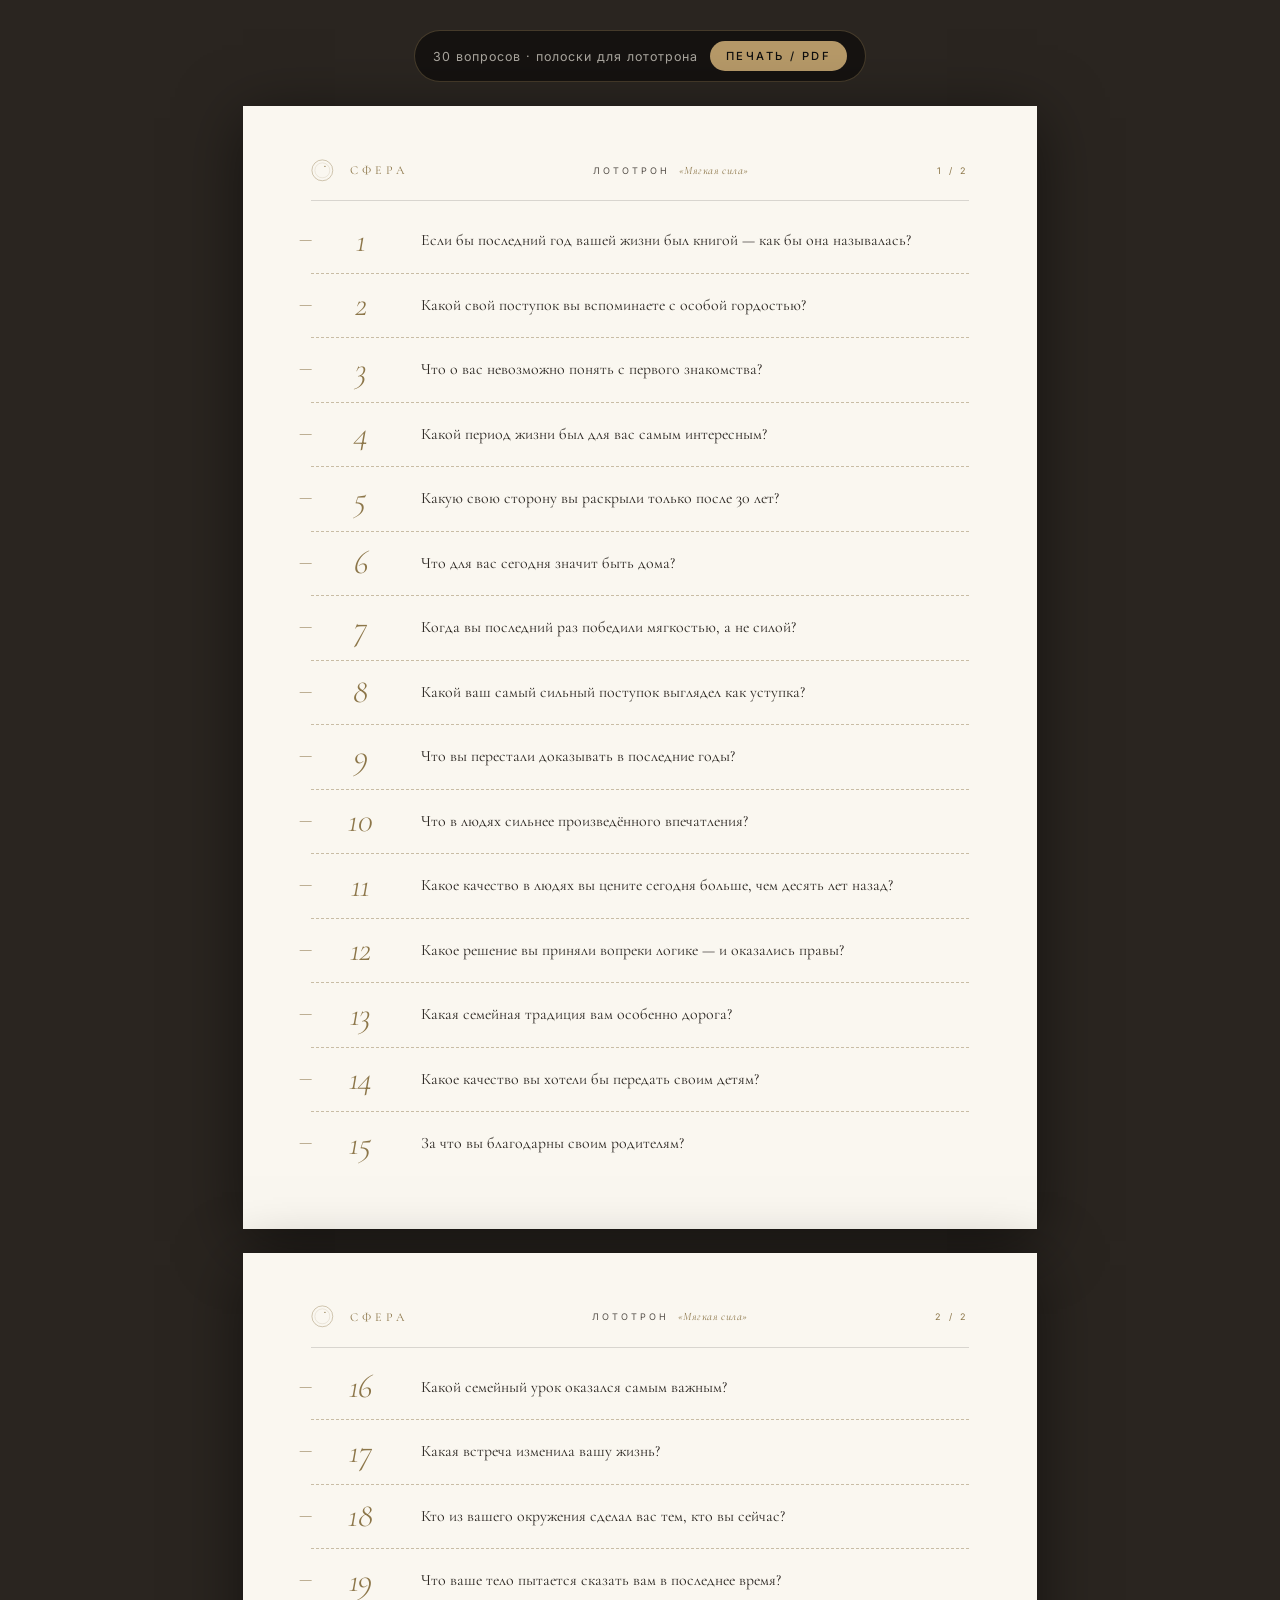
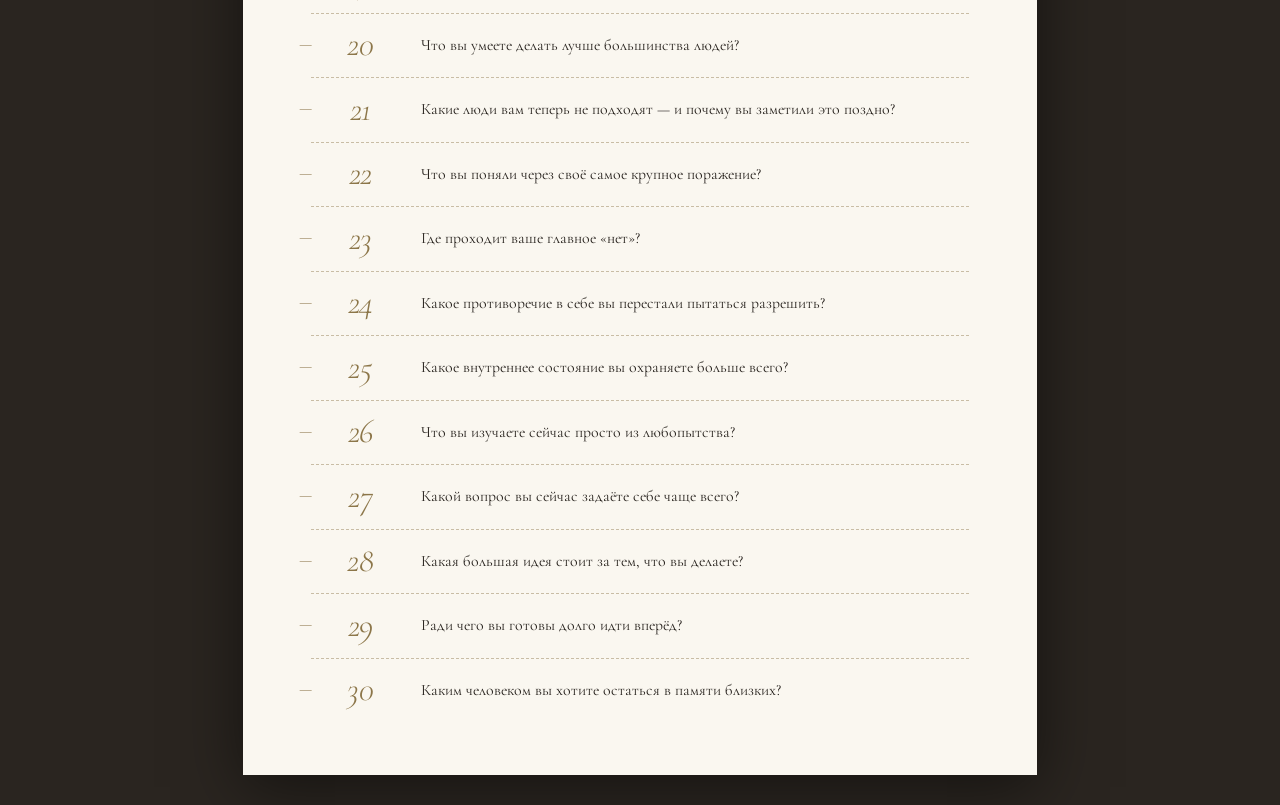
==== print/lototron-questions.html @ b5dc51ac "print/lototron-questions.html — 30 вопросов как полоски для лототрона — A4 × 2 страницы, по 15 вопро" ====
<!doctype html>
<html lang="ru">
<head>
  <meta charset="utf-8" />
  <meta name="viewport" content="width=device-width, initial-scale=1" />
  <title>Сфера · Лототрон «Мягкая сила» · 30 вопросов</title>

  <link rel="preconnect" href="https://fonts.googleapis.com" />
  <link rel="preconnect" href="https://fonts.gstatic.com" crossorigin />
  <link href="https://fonts.googleapis.com/css2?family=Cormorant+Garamond:ital,wght@0,300;0,400;0,500;1,300;1,400;1,500&family=Inter:wght@300;400;500&display=swap" rel="stylesheet" />

  <style>
    @page { size: A4 portrait; margin: 0; }
    * { box-sizing: border-box; margin: 0; padding: 0; }

    :root {
      --paper:      #FAF7F0;
      --gold:       #8C7649;
      --gold-soft:  #B69968;
      --graphite:   #2A2520;
      --graphite-2: #56504A;
      --hairline:   rgba(42, 37, 32, 0.16);
      --cut-line:   rgba(140, 118, 73, 0.45);
      --serif:      'Cormorant Garamond', 'Times New Roman', serif;
      --sans:       'Inter', system-ui, sans-serif;
    }

    body {
      background: #2a2520;
      font-family: var(--serif);
      color: var(--graphite);
      -webkit-font-smoothing: antialiased;
      padding: 30px 20px;
      min-height: 100vh;
      display: flex;
      flex-direction: column;
      align-items: center;
      gap: 24px;
    }

    .controls {
      display: flex;
      align-items: center;
      gap: 12px;
      font-family: var(--sans);
      font-size: 0.78rem;
      letter-spacing: 0.08em;
      color: rgba(234, 230, 220, 0.7);
      background: rgba(0,0,0,0.5);
      padding: 10px 18px;
      border-radius: 999px;
      border: 1px solid rgba(182, 153, 104, 0.3);
    }
    .controls button {
      background: var(--gold-soft);
      color: #0E0E0E;
      border: 0;
      padding: 8px 16px;
      font-family: var(--sans);
      font-size: 0.7rem;
      font-weight: 500;
      letter-spacing: 0.22em;
      text-transform: uppercase;
      cursor: pointer;
      border-radius: 999px;
    }
    .controls button:hover { background: #C9A977; }

    /* ─── A4 страница ─── */
    .a4 {
      width: 210mm;
      height: 297mm;
      background: var(--paper);
      color: var(--graphite);
      padding: 14mm 18mm;
      position: relative;
      overflow: hidden;
      display: flex;
      flex-direction: column;
      box-shadow: 0 12px 60px rgba(0, 0, 0, 0.5);
    }

    /* ─── Мини-шапка ─── */
    .page-head {
      display: flex;
      align-items: center;
      justify-content: space-between;
      padding-bottom: 5mm;
      border-bottom: 0.3mm solid var(--hairline);
      margin-bottom: 2mm;
    }
    .head-brand {
      display: inline-flex;
      align-items: center;
      gap: 3mm;
    }
    .head-mark { width: 6mm; height: 6mm; color: var(--gold); }
    .head-word {
      font-weight: 400;
      font-size: 3.2mm;
      letter-spacing: 0.36em;
      text-transform: uppercase;
      color: var(--gold);
      padding-left: 0.36em;
    }
    .head-caption {
      font-family: var(--sans);
      font-size: 2.4mm;
      letter-spacing: 0.32em;
      text-transform: uppercase;
      color: var(--graphite-2);
    }
    .head-caption em {
      font-style: italic;
      color: var(--gold);
      font-family: var(--serif);
      text-transform: none;
      letter-spacing: 0.04em;
      font-size: 3mm;
      margin: 0 0.3em;
    }
    .head-page {
      font-family: var(--sans);
      font-size: 2.4mm;
      letter-spacing: 0.28em;
      text-transform: uppercase;
      color: var(--gold);
    }

    /* ─── Полоски с вопросами ─── */
    .strips {
      flex: 1;
      display: flex;
      flex-direction: column;
    }
    .strip {
      flex: 1;
      display: grid;
      grid-template-columns: 18mm 1fr;
      align-items: center;
      gap: 7mm;
      padding: 0 4mm;
      border-bottom: 0.25mm dashed var(--cut-line);
      min-height: 16mm;
    }
    .strip:last-child { border-bottom: 0; }

    .strip-num {
      font-family: var(--serif);
      font-weight: 300;
      font-style: italic;
      font-size: 9mm;
      line-height: 1;
      color: var(--gold);
      text-align: center;
      letter-spacing: -0.02em;
    }
    .strip-text {
      font-family: var(--serif);
      font-weight: 400;
      font-size: 4.2mm;
      line-height: 1.35;
      color: var(--graphite);
      padding: 1mm 0;
    }

    /* Маленькие gold-засечки между ножницами и полосами — для ориентира резки */
    .strip::before {
      content: '';
      position: absolute;
      left: 0;
      width: 3mm;
      height: 0.3mm;
      background: var(--gold);
      opacity: 0.55;
      transform: translateX(-3mm);
    }
    .strips { position: relative; }

    /* ─── PRINT ─── */
    @media print {
      body { background: white; padding: 0; min-height: auto; gap: 0; }
      .controls { display: none !important; }
      .a4 {
        box-shadow: none;
        margin: 0;
        page-break-after: always;
      }
      .a4:last-of-type { page-break-after: auto; }
    }
  </style>
</head>
<body>

  <div class="controls">
    <span>30 вопросов · полоски для лототрона</span>
    <button onclick="window.print()">Печать / PDF</button>
  </div>

  <!-- ━━━━━━━━━━━━━ СТРАНИЦА 1 (вопросы 1—15) ━━━━━━━━━━━━━ -->
  <div class="a4">
    <div class="page-head">
      <div class="head-brand">
        <svg class="head-mark" viewBox="0 0 40 40">
          <circle cx="20" cy="20" r="18.4" fill="none" stroke="currentColor" stroke-width="0.7"/>
          <circle cx="20" cy="20" r="13.2" fill="none" stroke="currentColor" stroke-width="0.45" opacity="0.55"/>
          <circle cx="24.6" cy="13" r="1.3" fill="currentColor"/>
        </svg>
        <span class="head-word">Сфера</span>
      </div>
      <div class="head-caption">Лототрон <em>«Мягкая сила»</em></div>
      <div class="head-page">1 / 2</div>
    </div>

    <div class="strips">
      <div class="strip"><div class="strip-num">1</div><div class="strip-text">Если бы последний год вашей жизни был книгой&nbsp;— как&nbsp;бы она называлась?</div></div>
      <div class="strip"><div class="strip-num">2</div><div class="strip-text">Какой свой поступок вы&nbsp;вспоминаете с&nbsp;особой гордостью?</div></div>
      <div class="strip"><div class="strip-num">3</div><div class="strip-text">Что о&nbsp;вас невозможно понять с&nbsp;первого знакомства?</div></div>
      <div class="strip"><div class="strip-num">4</div><div class="strip-text">Какой период жизни был для&nbsp;вас самым интересным?</div></div>
      <div class="strip"><div class="strip-num">5</div><div class="strip-text">Какую свою сторону вы&nbsp;раскрыли только после 30&nbsp;лет?</div></div>
      <div class="strip"><div class="strip-num">6</div><div class="strip-text">Что для&nbsp;вас сегодня значит быть дома?</div></div>
      <div class="strip"><div class="strip-num">7</div><div class="strip-text">Когда вы&nbsp;последний раз победили мягкостью, а&nbsp;не&nbsp;силой?</div></div>
      <div class="strip"><div class="strip-num">8</div><div class="strip-text">Какой ваш самый сильный поступок выглядел как&nbsp;уступка?</div></div>
      <div class="strip"><div class="strip-num">9</div><div class="strip-text">Что вы&nbsp;перестали доказывать в&nbsp;последние годы?</div></div>
      <div class="strip"><div class="strip-num">10</div><div class="strip-text">Что в&nbsp;людях сильнее произведённого впечатления?</div></div>
      <div class="strip"><div class="strip-num">11</div><div class="strip-text">Какое качество в&nbsp;людях вы&nbsp;цените сегодня больше, чем&nbsp;десять лет&nbsp;назад?</div></div>
      <div class="strip"><div class="strip-num">12</div><div class="strip-text">Какое решение вы&nbsp;приняли вопреки логике&nbsp;— и&nbsp;оказались правы?</div></div>
      <div class="strip"><div class="strip-num">13</div><div class="strip-text">Какая семейная традиция вам&nbsp;особенно дорога?</div></div>
      <div class="strip"><div class="strip-num">14</div><div class="strip-text">Какое качество вы&nbsp;хотели бы&nbsp;передать своим детям?</div></div>
      <div class="strip"><div class="strip-num">15</div><div class="strip-text">За&nbsp;что вы&nbsp;благодарны своим родителям?</div></div>
    </div>
  </div>

  <!-- ━━━━━━━━━━━━━ СТРАНИЦА 2 (вопросы 16—30) ━━━━━━━━━━━━━ -->
  <div class="a4">
    <div class="page-head">
      <div class="head-brand">
        <svg class="head-mark" viewBox="0 0 40 40">
          <circle cx="20" cy="20" r="18.4" fill="none" stroke="currentColor" stroke-width="0.7"/>
          <circle cx="20" cy="20" r="13.2" fill="none" stroke="currentColor" stroke-width="0.45" opacity="0.55"/>
          <circle cx="24.6" cy="13" r="1.3" fill="currentColor"/>
        </svg>
        <span class="head-word">Сфера</span>
      </div>
      <div class="head-caption">Лототрон <em>«Мягкая сила»</em></div>
      <div class="head-page">2 / 2</div>
    </div>

    <div class="strips">
      <div class="strip"><div class="strip-num">16</div><div class="strip-text">Какой семейный урок оказался самым важным?</div></div>
      <div class="strip"><div class="strip-num">17</div><div class="strip-text">Какая встреча изменила вашу жизнь?</div></div>
      <div class="strip"><div class="strip-num">18</div><div class="strip-text">Кто из&nbsp;вашего окружения сделал вас тем, кто&nbsp;вы&nbsp;сейчас?</div></div>
      <div class="strip"><div class="strip-num">19</div><div class="strip-text">Что ваше тело пытается сказать вам&nbsp;в&nbsp;последнее время?</div></div>
      <div class="strip"><div class="strip-num">20</div><div class="strip-text">Что вы&nbsp;умеете делать лучше большинства людей?</div></div>
      <div class="strip"><div class="strip-num">21</div><div class="strip-text">Какие люди вам&nbsp;теперь не&nbsp;подходят&nbsp;— и&nbsp;почему вы&nbsp;заметили это поздно?</div></div>
      <div class="strip"><div class="strip-num">22</div><div class="strip-text">Что вы&nbsp;поняли через своё самое крупное поражение?</div></div>
      <div class="strip"><div class="strip-num">23</div><div class="strip-text">Где проходит ваше главное «нет»?</div></div>
      <div class="strip"><div class="strip-num">24</div><div class="strip-text">Какое противоречие в&nbsp;себе вы&nbsp;перестали пытаться разрешить?</div></div>
      <div class="strip"><div class="strip-num">25</div><div class="strip-text">Какое внутреннее состояние вы&nbsp;охраняете больше всего?</div></div>
      <div class="strip"><div class="strip-num">26</div><div class="strip-text">Что вы&nbsp;изучаете сейчас просто из&nbsp;любопытства?</div></div>
      <div class="strip"><div class="strip-num">27</div><div class="strip-text">Какой вопрос вы&nbsp;сейчас задаёте себе чаще всего?</div></div>
      <div class="strip"><div class="strip-num">28</div><div class="strip-text">Какая большая идея стоит за&nbsp;тем, что&nbsp;вы&nbsp;делаете?</div></div>
      <div class="strip"><div class="strip-num">29</div><div class="strip-text">Ради чего вы&nbsp;готовы долго идти вперёд?</div></div>
      <div class="strip"><div class="strip-num">30</div><div class="strip-text">Каким человеком вы&nbsp;хотите остаться в&nbsp;памяти близких?</div></div>
    </div>
  </div>

</body>
</html>
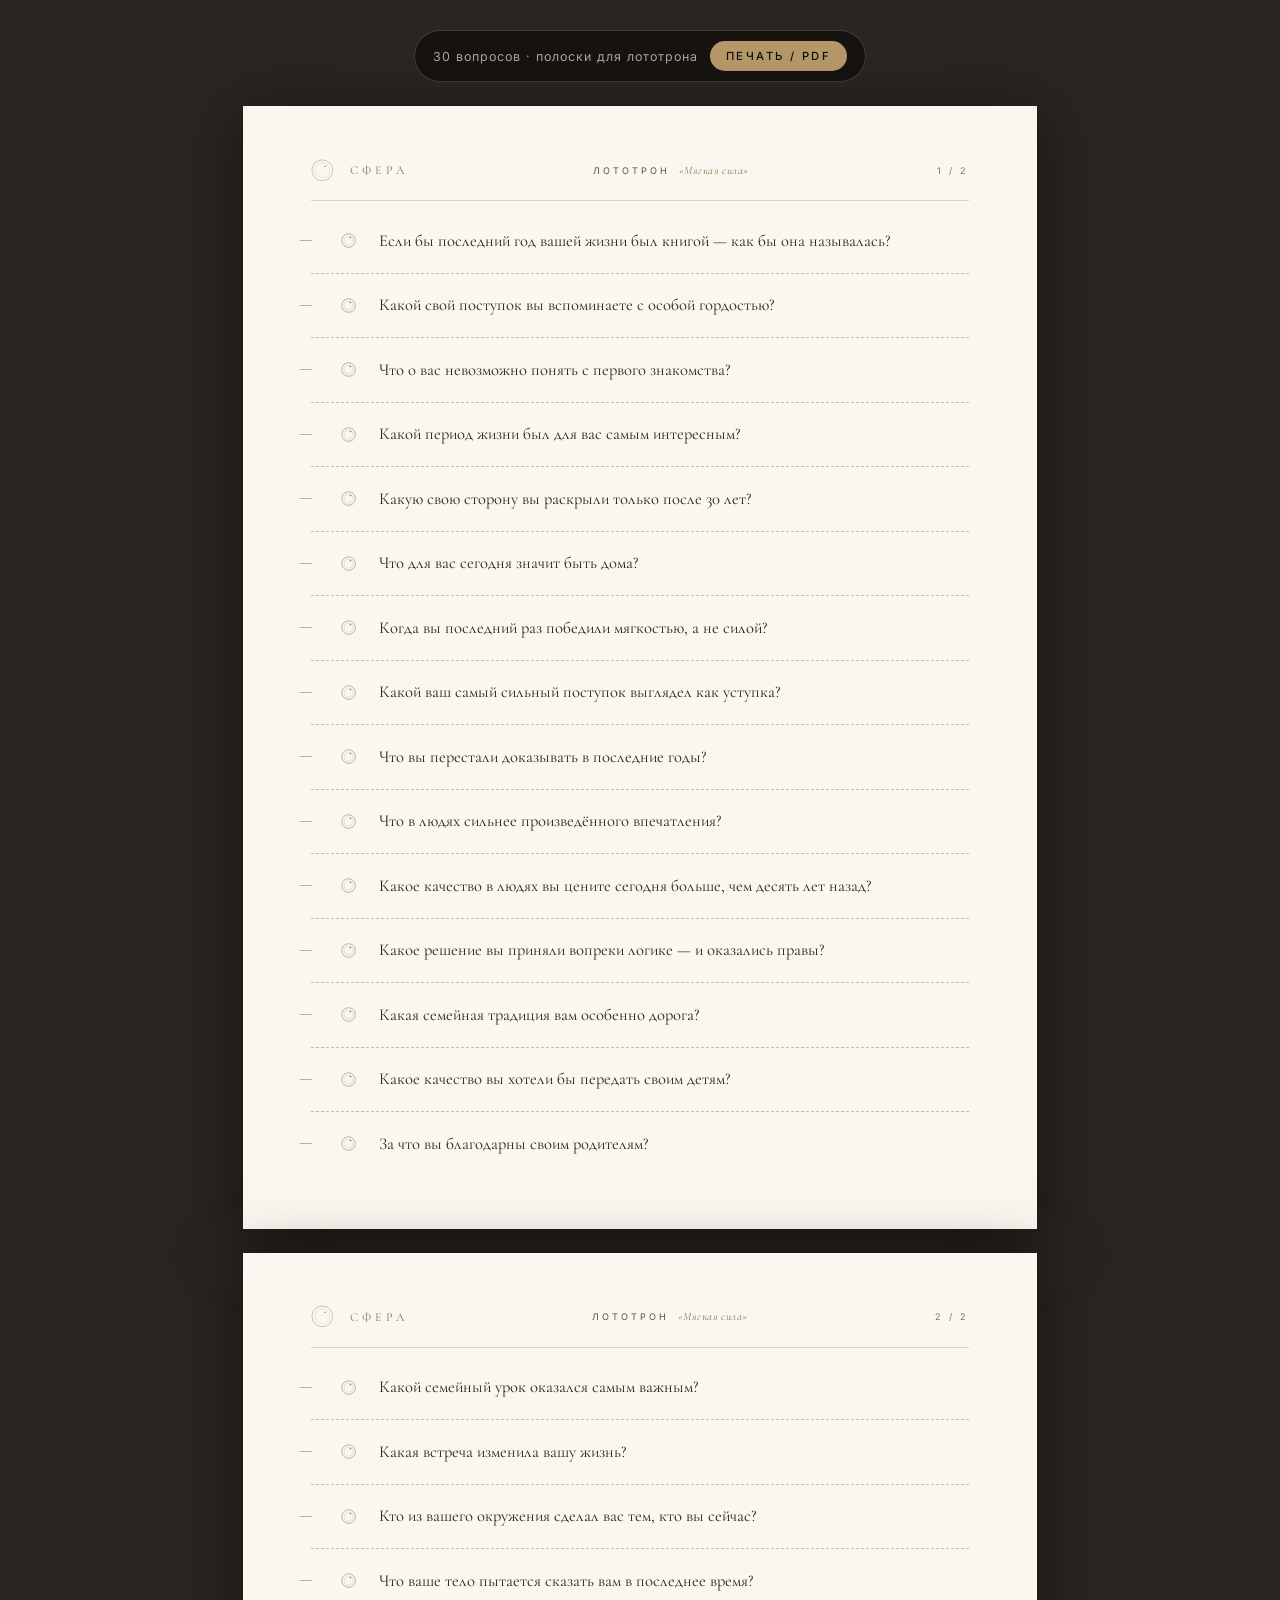
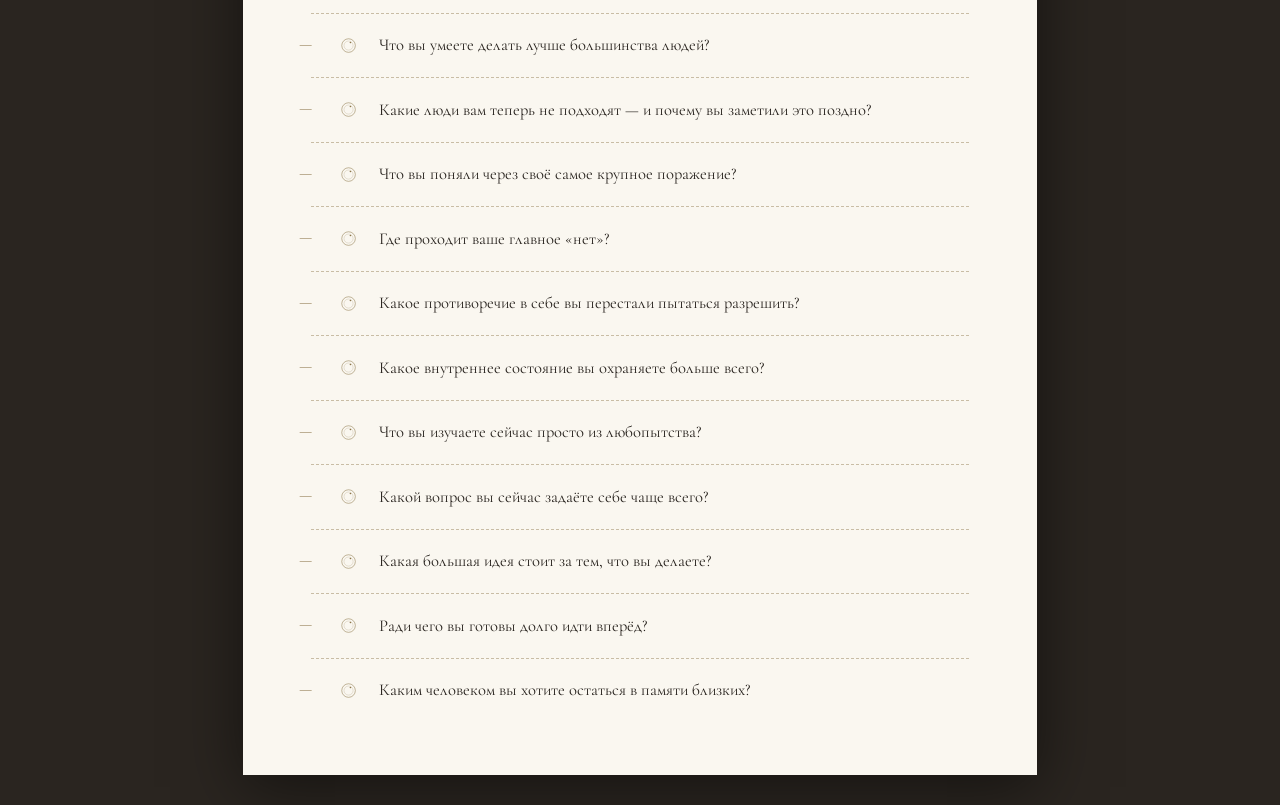
==== commit f84a2b80: "лототрон: убраны цифры + PDF для пересылки — Цифры (1—30) заменены на маленький знак-сферу (двойное " ====
--- a/print/lototron-questions.html
+++ b/print/lototron-questions.html
@@ -135,30 +135,25 @@
     }
     .strip {
       flex: 1;
-      display: grid;
-      grid-template-columns: 18mm 1fr;
-      align-items: center;
-      gap: 7mm;
-      padding: 0 4mm;
+      display: flex;
+      align-items: center;
+      gap: 6mm;
+      padding: 0 8mm;
       border-bottom: 0.25mm dashed var(--cut-line);
       min-height: 16mm;
     }
     .strip:last-child { border-bottom: 0; }
 
-    .strip-num {
-      font-family: var(--serif);
-      font-weight: 300;
-      font-style: italic;
-      font-size: 9mm;
-      line-height: 1;
-      color: var(--gold);
-      text-align: center;
-      letter-spacing: -0.02em;
+    /* gold-точка вместо цифры — тонкий маркер «Сферы» */
+    .strip-dot {
+      flex: 0 0 auto;
+      width: 4mm;
+      height: 4mm;
     }
     .strip-text {
       font-family: var(--serif);
       font-weight: 400;
-      font-size: 4.2mm;
+      font-size: 4.4mm;
       line-height: 1.35;
       color: var(--graphite);
       padding: 1mm 0;
@@ -213,21 +208,21 @@
     </div>
 
     <div class="strips">
-      <div class="strip"><div class="strip-num">1</div><div class="strip-text">Если бы последний год вашей жизни был книгой&nbsp;— как&nbsp;бы она называлась?</div></div>
-      <div class="strip"><div class="strip-num">2</div><div class="strip-text">Какой свой поступок вы&nbsp;вспоминаете с&nbsp;особой гордостью?</div></div>
-      <div class="strip"><div class="strip-num">3</div><div class="strip-text">Что о&nbsp;вас невозможно понять с&nbsp;первого знакомства?</div></div>
-      <div class="strip"><div class="strip-num">4</div><div class="strip-text">Какой период жизни был для&nbsp;вас самым интересным?</div></div>
-      <div class="strip"><div class="strip-num">5</div><div class="strip-text">Какую свою сторону вы&nbsp;раскрыли только после 30&nbsp;лет?</div></div>
-      <div class="strip"><div class="strip-num">6</div><div class="strip-text">Что для&nbsp;вас сегодня значит быть дома?</div></div>
-      <div class="strip"><div class="strip-num">7</div><div class="strip-text">Когда вы&nbsp;последний раз победили мягкостью, а&nbsp;не&nbsp;силой?</div></div>
-      <div class="strip"><div class="strip-num">8</div><div class="strip-text">Какой ваш самый сильный поступок выглядел как&nbsp;уступка?</div></div>
-      <div class="strip"><div class="strip-num">9</div><div class="strip-text">Что вы&nbsp;перестали доказывать в&nbsp;последние годы?</div></div>
-      <div class="strip"><div class="strip-num">10</div><div class="strip-text">Что в&nbsp;людях сильнее произведённого впечатления?</div></div>
-      <div class="strip"><div class="strip-num">11</div><div class="strip-text">Какое качество в&nbsp;людях вы&nbsp;цените сегодня больше, чем&nbsp;десять лет&nbsp;назад?</div></div>
-      <div class="strip"><div class="strip-num">12</div><div class="strip-text">Какое решение вы&nbsp;приняли вопреки логике&nbsp;— и&nbsp;оказались правы?</div></div>
-      <div class="strip"><div class="strip-num">13</div><div class="strip-text">Какая семейная традиция вам&nbsp;особенно дорога?</div></div>
-      <div class="strip"><div class="strip-num">14</div><div class="strip-text">Какое качество вы&nbsp;хотели бы&nbsp;передать своим детям?</div></div>
-      <div class="strip"><div class="strip-num">15</div><div class="strip-text">За&nbsp;что вы&nbsp;благодарны своим родителям?</div></div>
+      <div class="strip"><svg class="strip-dot" viewBox="0 0 40 40"><circle cx="20" cy="20" r="18" fill="none" stroke="#8C7649" stroke-width="1.4"/><circle cx="20" cy="20" r="12" fill="none" stroke="#8C7649" stroke-width="1" opacity="0.5"/><circle cx="25" cy="12" r="2.2" fill="#8C7649"/></svg><div class="strip-text">Если бы последний год вашей жизни был книгой&nbsp;— как&nbsp;бы она называлась?</div></div>
+      <div class="strip"><svg class="strip-dot" viewBox="0 0 40 40"><circle cx="20" cy="20" r="18" fill="none" stroke="#8C7649" stroke-width="1.4"/><circle cx="20" cy="20" r="12" fill="none" stroke="#8C7649" stroke-width="1" opacity="0.5"/><circle cx="25" cy="12" r="2.2" fill="#8C7649"/></svg><div class="strip-text">Какой свой поступок вы&nbsp;вспоминаете с&nbsp;особой гордостью?</div></div>
+      <div class="strip"><svg class="strip-dot" viewBox="0 0 40 40"><circle cx="20" cy="20" r="18" fill="none" stroke="#8C7649" stroke-width="1.4"/><circle cx="20" cy="20" r="12" fill="none" stroke="#8C7649" stroke-width="1" opacity="0.5"/><circle cx="25" cy="12" r="2.2" fill="#8C7649"/></svg><div class="strip-text">Что о&nbsp;вас невозможно понять с&nbsp;первого знакомства?</div></div>
+      <div class="strip"><svg class="strip-dot" viewBox="0 0 40 40"><circle cx="20" cy="20" r="18" fill="none" stroke="#8C7649" stroke-width="1.4"/><circle cx="20" cy="20" r="12" fill="none" stroke="#8C7649" stroke-width="1" opacity="0.5"/><circle cx="25" cy="12" r="2.2" fill="#8C7649"/></svg><div class="strip-text">Какой период жизни был для&nbsp;вас самым интересным?</div></div>
+      <div class="strip"><svg class="strip-dot" viewBox="0 0 40 40"><circle cx="20" cy="20" r="18" fill="none" stroke="#8C7649" stroke-width="1.4"/><circle cx="20" cy="20" r="12" fill="none" stroke="#8C7649" stroke-width="1" opacity="0.5"/><circle cx="25" cy="12" r="2.2" fill="#8C7649"/></svg><div class="strip-text">Какую свою сторону вы&nbsp;раскрыли только после 30&nbsp;лет?</div></div>
+      <div class="strip"><svg class="strip-dot" viewBox="0 0 40 40"><circle cx="20" cy="20" r="18" fill="none" stroke="#8C7649" stroke-width="1.4"/><circle cx="20" cy="20" r="12" fill="none" stroke="#8C7649" stroke-width="1" opacity="0.5"/><circle cx="25" cy="12" r="2.2" fill="#8C7649"/></svg><div class="strip-text">Что для&nbsp;вас сегодня значит быть дома?</div></div>
+      <div class="strip"><svg class="strip-dot" viewBox="0 0 40 40"><circle cx="20" cy="20" r="18" fill="none" stroke="#8C7649" stroke-width="1.4"/><circle cx="20" cy="20" r="12" fill="none" stroke="#8C7649" stroke-width="1" opacity="0.5"/><circle cx="25" cy="12" r="2.2" fill="#8C7649"/></svg><div class="strip-text">Когда вы&nbsp;последний раз победили мягкостью, а&nbsp;не&nbsp;силой?</div></div>
+      <div class="strip"><svg class="strip-dot" viewBox="0 0 40 40"><circle cx="20" cy="20" r="18" fill="none" stroke="#8C7649" stroke-width="1.4"/><circle cx="20" cy="20" r="12" fill="none" stroke="#8C7649" stroke-width="1" opacity="0.5"/><circle cx="25" cy="12" r="2.2" fill="#8C7649"/></svg><div class="strip-text">Какой ваш самый сильный поступок выглядел как&nbsp;уступка?</div></div>
+      <div class="strip"><svg class="strip-dot" viewBox="0 0 40 40"><circle cx="20" cy="20" r="18" fill="none" stroke="#8C7649" stroke-width="1.4"/><circle cx="20" cy="20" r="12" fill="none" stroke="#8C7649" stroke-width="1" opacity="0.5"/><circle cx="25" cy="12" r="2.2" fill="#8C7649"/></svg><div class="strip-text">Что вы&nbsp;перестали доказывать в&nbsp;последние годы?</div></div>
+      <div class="strip"><svg class="strip-dot" viewBox="0 0 40 40"><circle cx="20" cy="20" r="18" fill="none" stroke="#8C7649" stroke-width="1.4"/><circle cx="20" cy="20" r="12" fill="none" stroke="#8C7649" stroke-width="1" opacity="0.5"/><circle cx="25" cy="12" r="2.2" fill="#8C7649"/></svg><div class="strip-text">Что в&nbsp;людях сильнее произведённого впечатления?</div></div>
+      <div class="strip"><svg class="strip-dot" viewBox="0 0 40 40"><circle cx="20" cy="20" r="18" fill="none" stroke="#8C7649" stroke-width="1.4"/><circle cx="20" cy="20" r="12" fill="none" stroke="#8C7649" stroke-width="1" opacity="0.5"/><circle cx="25" cy="12" r="2.2" fill="#8C7649"/></svg><div class="strip-text">Какое качество в&nbsp;людях вы&nbsp;цените сегодня больше, чем&nbsp;десять лет&nbsp;назад?</div></div>
+      <div class="strip"><svg class="strip-dot" viewBox="0 0 40 40"><circle cx="20" cy="20" r="18" fill="none" stroke="#8C7649" stroke-width="1.4"/><circle cx="20" cy="20" r="12" fill="none" stroke="#8C7649" stroke-width="1" opacity="0.5"/><circle cx="25" cy="12" r="2.2" fill="#8C7649"/></svg><div class="strip-text">Какое решение вы&nbsp;приняли вопреки логике&nbsp;— и&nbsp;оказались правы?</div></div>
+      <div class="strip"><svg class="strip-dot" viewBox="0 0 40 40"><circle cx="20" cy="20" r="18" fill="none" stroke="#8C7649" stroke-width="1.4"/><circle cx="20" cy="20" r="12" fill="none" stroke="#8C7649" stroke-width="1" opacity="0.5"/><circle cx="25" cy="12" r="2.2" fill="#8C7649"/></svg><div class="strip-text">Какая семейная традиция вам&nbsp;особенно дорога?</div></div>
+      <div class="strip"><svg class="strip-dot" viewBox="0 0 40 40"><circle cx="20" cy="20" r="18" fill="none" stroke="#8C7649" stroke-width="1.4"/><circle cx="20" cy="20" r="12" fill="none" stroke="#8C7649" stroke-width="1" opacity="0.5"/><circle cx="25" cy="12" r="2.2" fill="#8C7649"/></svg><div class="strip-text">Какое качество вы&nbsp;хотели бы&nbsp;передать своим детям?</div></div>
+      <div class="strip"><svg class="strip-dot" viewBox="0 0 40 40"><circle cx="20" cy="20" r="18" fill="none" stroke="#8C7649" stroke-width="1.4"/><circle cx="20" cy="20" r="12" fill="none" stroke="#8C7649" stroke-width="1" opacity="0.5"/><circle cx="25" cy="12" r="2.2" fill="#8C7649"/></svg><div class="strip-text">За&nbsp;что вы&nbsp;благодарны своим родителям?</div></div>
     </div>
   </div>
 
@@ -247,21 +242,21 @@
     </div>
 
     <div class="strips">
-      <div class="strip"><div class="strip-num">16</div><div class="strip-text">Какой семейный урок оказался самым важным?</div></div>
-      <div class="strip"><div class="strip-num">17</div><div class="strip-text">Какая встреча изменила вашу жизнь?</div></div>
-      <div class="strip"><div class="strip-num">18</div><div class="strip-text">Кто из&nbsp;вашего окружения сделал вас тем, кто&nbsp;вы&nbsp;сейчас?</div></div>
-      <div class="strip"><div class="strip-num">19</div><div class="strip-text">Что ваше тело пытается сказать вам&nbsp;в&nbsp;последнее время?</div></div>
-      <div class="strip"><div class="strip-num">20</div><div class="strip-text">Что вы&nbsp;умеете делать лучше большинства людей?</div></div>
-      <div class="strip"><div class="strip-num">21</div><div class="strip-text">Какие люди вам&nbsp;теперь не&nbsp;подходят&nbsp;— и&nbsp;почему вы&nbsp;заметили это поздно?</div></div>
-      <div class="strip"><div class="strip-num">22</div><div class="strip-text">Что вы&nbsp;поняли через своё самое крупное поражение?</div></div>
-      <div class="strip"><div class="strip-num">23</div><div class="strip-text">Где проходит ваше главное «нет»?</div></div>
-      <div class="strip"><div class="strip-num">24</div><div class="strip-text">Какое противоречие в&nbsp;себе вы&nbsp;перестали пытаться разрешить?</div></div>
-      <div class="strip"><div class="strip-num">25</div><div class="strip-text">Какое внутреннее состояние вы&nbsp;охраняете больше всего?</div></div>
-      <div class="strip"><div class="strip-num">26</div><div class="strip-text">Что вы&nbsp;изучаете сейчас просто из&nbsp;любопытства?</div></div>
-      <div class="strip"><div class="strip-num">27</div><div class="strip-text">Какой вопрос вы&nbsp;сейчас задаёте себе чаще всего?</div></div>
-      <div class="strip"><div class="strip-num">28</div><div class="strip-text">Какая большая идея стоит за&nbsp;тем, что&nbsp;вы&nbsp;делаете?</div></div>
-      <div class="strip"><div class="strip-num">29</div><div class="strip-text">Ради чего вы&nbsp;готовы долго идти вперёд?</div></div>
-      <div class="strip"><div class="strip-num">30</div><div class="strip-text">Каким человеком вы&nbsp;хотите остаться в&nbsp;памяти близких?</div></div>
+      <div class="strip"><svg class="strip-dot" viewBox="0 0 40 40"><circle cx="20" cy="20" r="18" fill="none" stroke="#8C7649" stroke-width="1.4"/><circle cx="20" cy="20" r="12" fill="none" stroke="#8C7649" stroke-width="1" opacity="0.5"/><circle cx="25" cy="12" r="2.2" fill="#8C7649"/></svg><div class="strip-text">Какой семейный урок оказался самым важным?</div></div>
+      <div class="strip"><svg class="strip-dot" viewBox="0 0 40 40"><circle cx="20" cy="20" r="18" fill="none" stroke="#8C7649" stroke-width="1.4"/><circle cx="20" cy="20" r="12" fill="none" stroke="#8C7649" stroke-width="1" opacity="0.5"/><circle cx="25" cy="12" r="2.2" fill="#8C7649"/></svg><div class="strip-text">Какая встреча изменила вашу жизнь?</div></div>
+      <div class="strip"><svg class="strip-dot" viewBox="0 0 40 40"><circle cx="20" cy="20" r="18" fill="none" stroke="#8C7649" stroke-width="1.4"/><circle cx="20" cy="20" r="12" fill="none" stroke="#8C7649" stroke-width="1" opacity="0.5"/><circle cx="25" cy="12" r="2.2" fill="#8C7649"/></svg><div class="strip-text">Кто из&nbsp;вашего окружения сделал вас тем, кто&nbsp;вы&nbsp;сейчас?</div></div>
+      <div class="strip"><svg class="strip-dot" viewBox="0 0 40 40"><circle cx="20" cy="20" r="18" fill="none" stroke="#8C7649" stroke-width="1.4"/><circle cx="20" cy="20" r="12" fill="none" stroke="#8C7649" stroke-width="1" opacity="0.5"/><circle cx="25" cy="12" r="2.2" fill="#8C7649"/></svg><div class="strip-text">Что ваше тело пытается сказать вам&nbsp;в&nbsp;последнее время?</div></div>
+      <div class="strip"><svg class="strip-dot" viewBox="0 0 40 40"><circle cx="20" cy="20" r="18" fill="none" stroke="#8C7649" stroke-width="1.4"/><circle cx="20" cy="20" r="12" fill="none" stroke="#8C7649" stroke-width="1" opacity="0.5"/><circle cx="25" cy="12" r="2.2" fill="#8C7649"/></svg><div class="strip-text">Что вы&nbsp;умеете делать лучше большинства людей?</div></div>
+      <div class="strip"><svg class="strip-dot" viewBox="0 0 40 40"><circle cx="20" cy="20" r="18" fill="none" stroke="#8C7649" stroke-width="1.4"/><circle cx="20" cy="20" r="12" fill="none" stroke="#8C7649" stroke-width="1" opacity="0.5"/><circle cx="25" cy="12" r="2.2" fill="#8C7649"/></svg><div class="strip-text">Какие люди вам&nbsp;теперь не&nbsp;подходят&nbsp;— и&nbsp;почему вы&nbsp;заметили это поздно?</div></div>
+      <div class="strip"><svg class="strip-dot" viewBox="0 0 40 40"><circle cx="20" cy="20" r="18" fill="none" stroke="#8C7649" stroke-width="1.4"/><circle cx="20" cy="20" r="12" fill="none" stroke="#8C7649" stroke-width="1" opacity="0.5"/><circle cx="25" cy="12" r="2.2" fill="#8C7649"/></svg><div class="strip-text">Что вы&nbsp;поняли через своё самое крупное поражение?</div></div>
+      <div class="strip"><svg class="strip-dot" viewBox="0 0 40 40"><circle cx="20" cy="20" r="18" fill="none" stroke="#8C7649" stroke-width="1.4"/><circle cx="20" cy="20" r="12" fill="none" stroke="#8C7649" stroke-width="1" opacity="0.5"/><circle cx="25" cy="12" r="2.2" fill="#8C7649"/></svg><div class="strip-text">Где проходит ваше главное «нет»?</div></div>
+      <div class="strip"><svg class="strip-dot" viewBox="0 0 40 40"><circle cx="20" cy="20" r="18" fill="none" stroke="#8C7649" stroke-width="1.4"/><circle cx="20" cy="20" r="12" fill="none" stroke="#8C7649" stroke-width="1" opacity="0.5"/><circle cx="25" cy="12" r="2.2" fill="#8C7649"/></svg><div class="strip-text">Какое противоречие в&nbsp;себе вы&nbsp;перестали пытаться разрешить?</div></div>
+      <div class="strip"><svg class="strip-dot" viewBox="0 0 40 40"><circle cx="20" cy="20" r="18" fill="none" stroke="#8C7649" stroke-width="1.4"/><circle cx="20" cy="20" r="12" fill="none" stroke="#8C7649" stroke-width="1" opacity="0.5"/><circle cx="25" cy="12" r="2.2" fill="#8C7649"/></svg><div class="strip-text">Какое внутреннее состояние вы&nbsp;охраняете больше всего?</div></div>
+      <div class="strip"><svg class="strip-dot" viewBox="0 0 40 40"><circle cx="20" cy="20" r="18" fill="none" stroke="#8C7649" stroke-width="1.4"/><circle cx="20" cy="20" r="12" fill="none" stroke="#8C7649" stroke-width="1" opacity="0.5"/><circle cx="25" cy="12" r="2.2" fill="#8C7649"/></svg><div class="strip-text">Что вы&nbsp;изучаете сейчас просто из&nbsp;любопытства?</div></div>
+      <div class="strip"><svg class="strip-dot" viewBox="0 0 40 40"><circle cx="20" cy="20" r="18" fill="none" stroke="#8C7649" stroke-width="1.4"/><circle cx="20" cy="20" r="12" fill="none" stroke="#8C7649" stroke-width="1" opacity="0.5"/><circle cx="25" cy="12" r="2.2" fill="#8C7649"/></svg><div class="strip-text">Какой вопрос вы&nbsp;сейчас задаёте себе чаще всего?</div></div>
+      <div class="strip"><svg class="strip-dot" viewBox="0 0 40 40"><circle cx="20" cy="20" r="18" fill="none" stroke="#8C7649" stroke-width="1.4"/><circle cx="20" cy="20" r="12" fill="none" stroke="#8C7649" stroke-width="1" opacity="0.5"/><circle cx="25" cy="12" r="2.2" fill="#8C7649"/></svg><div class="strip-text">Какая большая идея стоит за&nbsp;тем, что&nbsp;вы&nbsp;делаете?</div></div>
+      <div class="strip"><svg class="strip-dot" viewBox="0 0 40 40"><circle cx="20" cy="20" r="18" fill="none" stroke="#8C7649" stroke-width="1.4"/><circle cx="20" cy="20" r="12" fill="none" stroke="#8C7649" stroke-width="1" opacity="0.5"/><circle cx="25" cy="12" r="2.2" fill="#8C7649"/></svg><div class="strip-text">Ради чего вы&nbsp;готовы долго идти вперёд?</div></div>
+      <div class="strip"><svg class="strip-dot" viewBox="0 0 40 40"><circle cx="20" cy="20" r="18" fill="none" stroke="#8C7649" stroke-width="1.4"/><circle cx="20" cy="20" r="12" fill="none" stroke="#8C7649" stroke-width="1" opacity="0.5"/><circle cx="25" cy="12" r="2.2" fill="#8C7649"/></svg><div class="strip-text">Каким человеком вы&nbsp;хотите остаться в&nbsp;памяти близких?</div></div>
     </div>
   </div>
 
